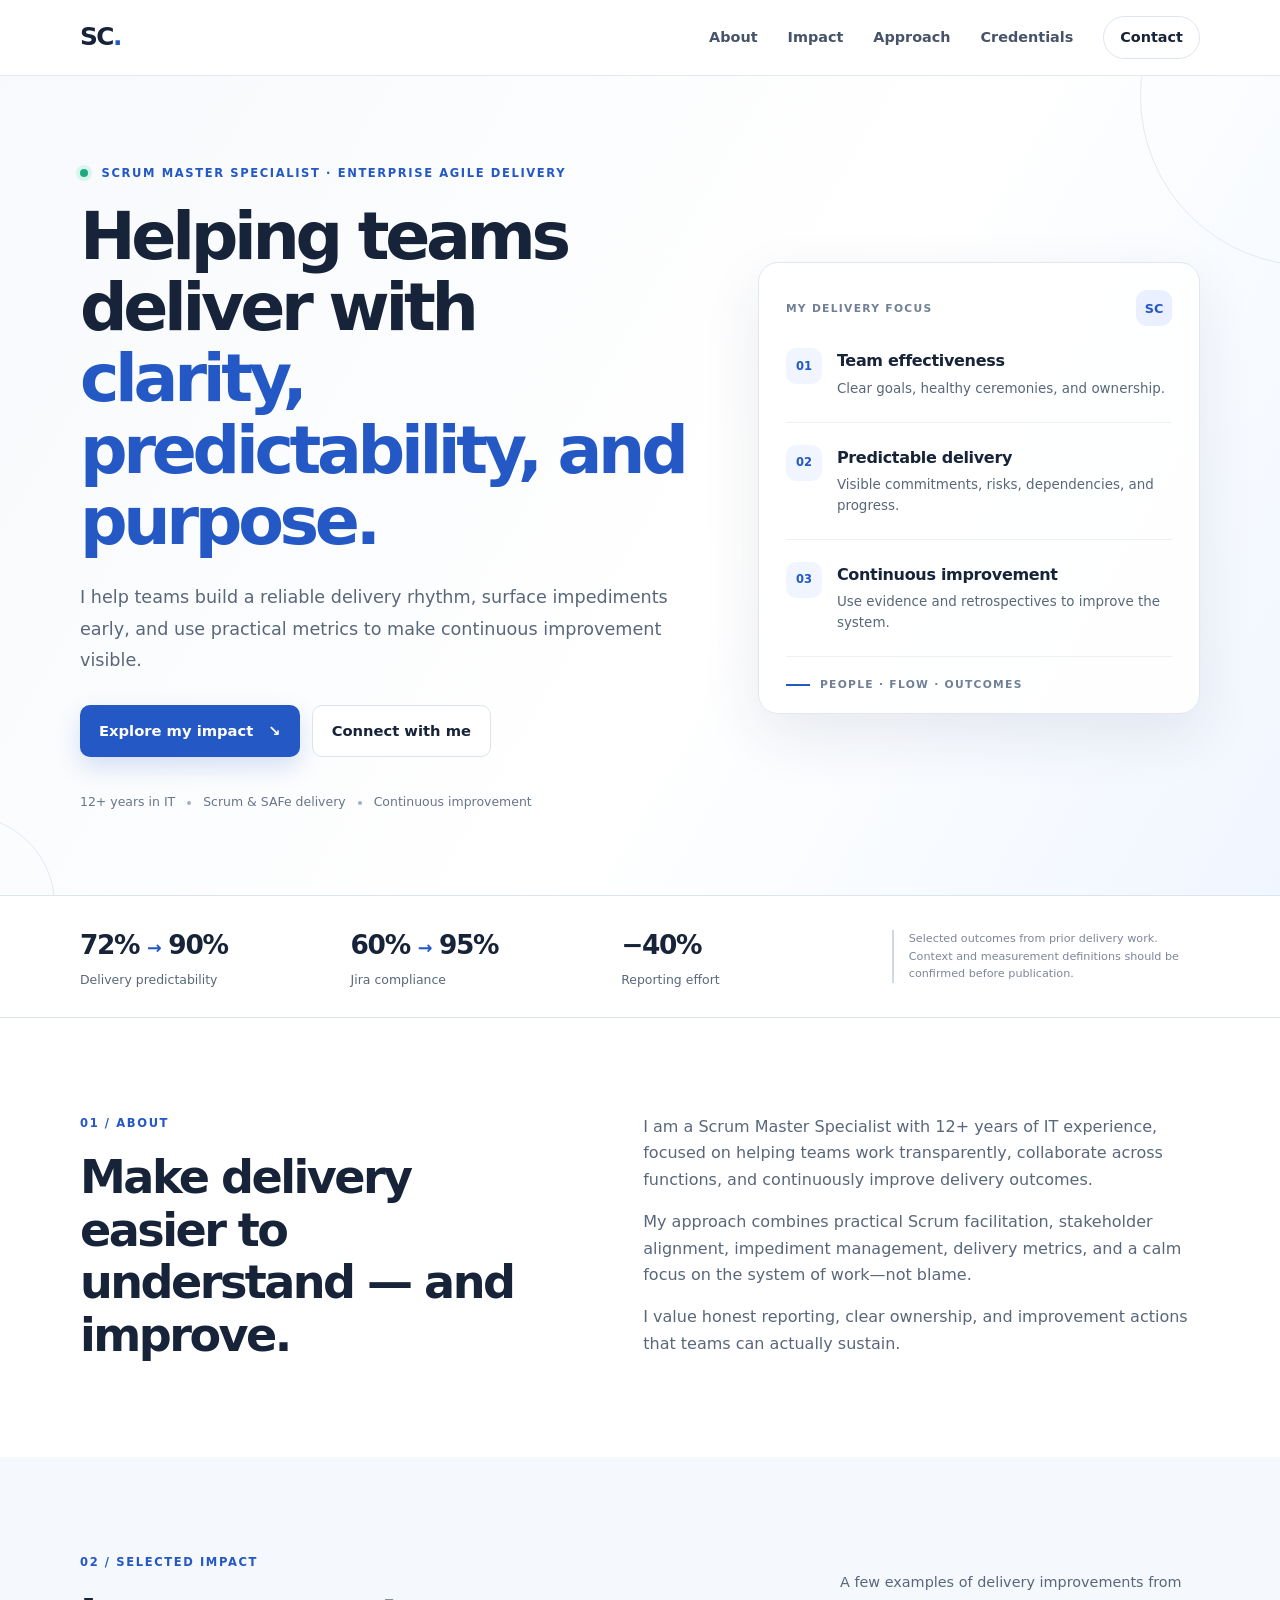
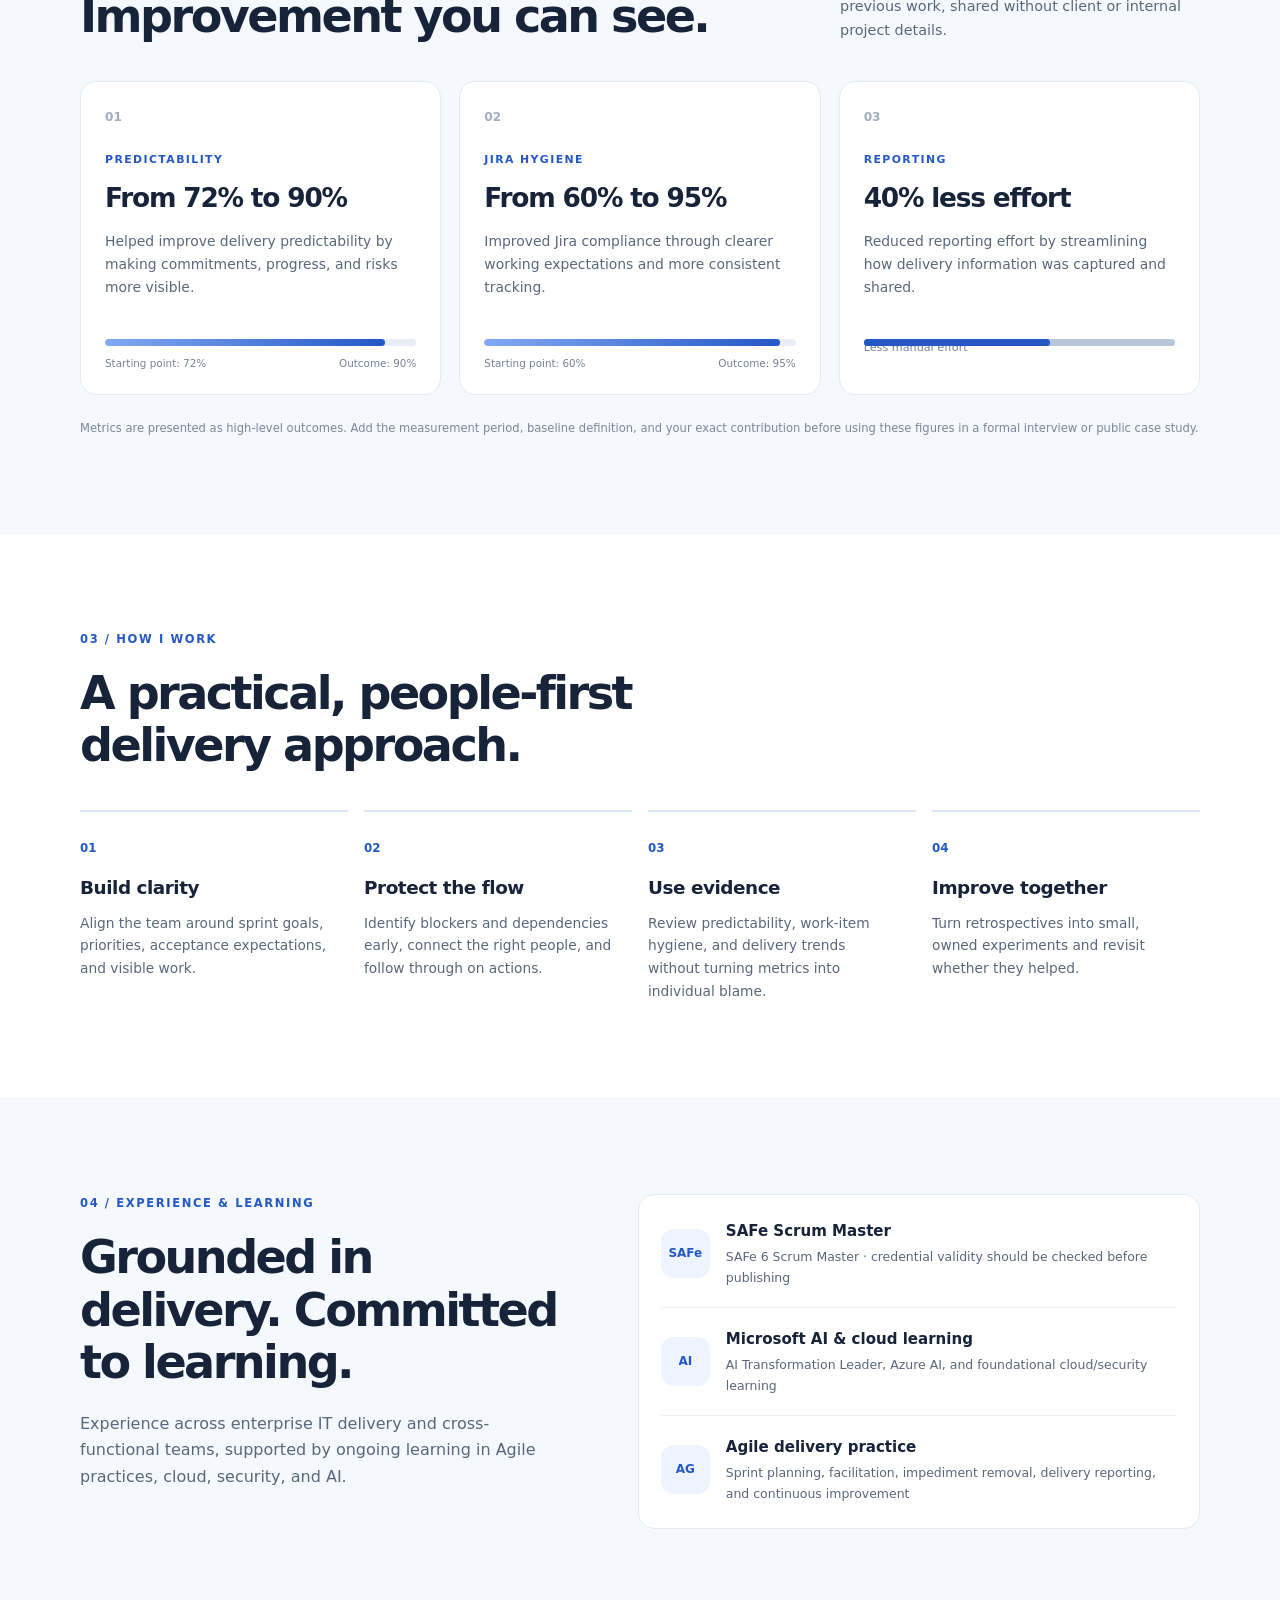
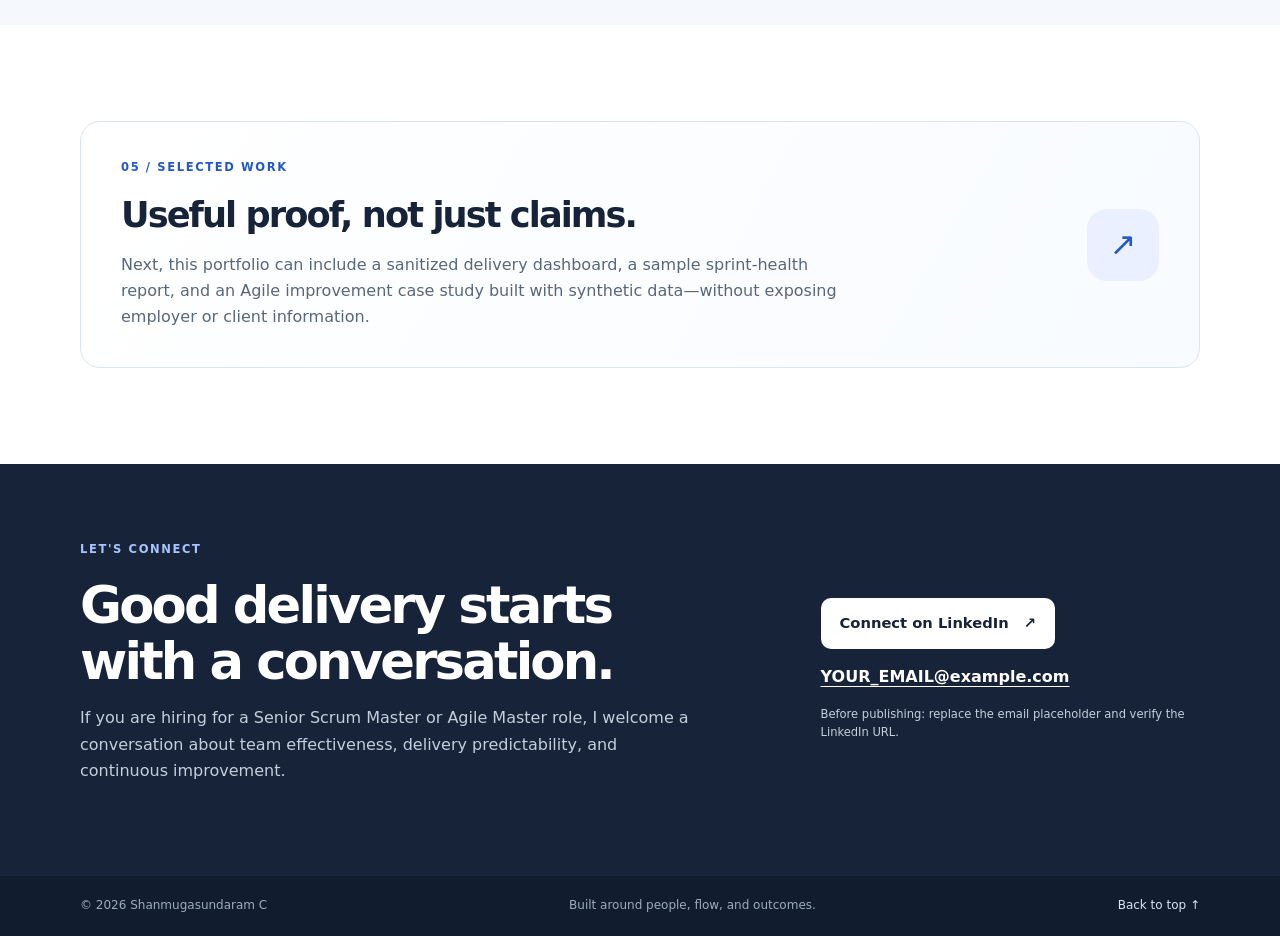
==== index.html @ 3360911c "Add files via upload" ====
<!doctype html>
<html lang="en">
<head>
  <meta charset="utf-8" />
  <meta name="viewport" content="width=device-width, initial-scale=1" />
  <meta name="theme-color" content="#f7f9fc" />
  <meta name="description" content="Shanmugasundaram C — Scrum Master Specialist focused on enterprise Agile delivery, team effectiveness, and measurable improvement." />
  <title>Shanmugasundaram C | Scrum Master & Agile Delivery</title>
  <link rel="stylesheet" href="styles.css" />
</head>
<body>
  <a class="skip-link" href="#main">Skip to content</a>
  <header class="site-header">
    <div class="container nav-wrap">
      <a class="brand" href="#top" aria-label="Shanmugasundaram C home">SC<span>.</span></a>
      <button class="menu-toggle" aria-expanded="false" aria-controls="site-nav">Menu</button>
      <nav id="site-nav" class="nav-links" aria-label="Main navigation">
        <a href="#about">About</a><a href="#impact">Impact</a><a href="#approach">Approach</a><a href="#credentials">Credentials</a><a class="nav-cta" href="#contact">Contact</a>
      </nav>
    </div>
  </header>

  <main id="main">
    <section class="hero section" id="top">
      <div class="container hero-grid">
        <div class="hero-copy">
          <p class="eyebrow"><span class="status-dot"></span> SCRUM MASTER SPECIALIST · ENTERPRISE AGILE DELIVERY</p>
          <h1>Helping teams deliver with <span>clarity, predictability, and purpose.</span></h1>
          <p class="hero-lede">I help teams build a reliable delivery rhythm, surface impediments early, and use practical metrics to make continuous improvement visible.</p>
          <div class="hero-actions">
            <a class="button button-primary" href="#impact">Explore my impact <span aria-hidden="true">↘</span></a>
            <a class="button button-secondary" href="#contact">Connect with me</a>
          </div>
          <div class="hero-proof"><span>12+ years in IT</span><i></i><span>Scrum & SAFe delivery</span><i></i><span>Continuous improvement</span></div>
        </div>
        <aside class="hero-card" aria-label="Professional focus">
          <div class="card-topline"><span>MY DELIVERY FOCUS</span><span class="card-mark">SC</span></div>
          <div class="focus-item"><span class="focus-icon">01</span><div><h2>Team effectiveness</h2><p>Clear goals, healthy ceremonies, and ownership.</p></div></div>
          <div class="focus-item"><span class="focus-icon">02</span><div><h2>Predictable delivery</h2><p>Visible commitments, risks, dependencies, and progress.</p></div></div>
          <div class="focus-item"><span class="focus-icon">03</span><div><h2>Continuous improvement</h2><p>Use evidence and retrospectives to improve the system.</p></div></div>
          <div class="card-footer"><span class="mini-line"></span> PEOPLE · FLOW · OUTCOMES</div>
        </aside>
      </div>
      <div class="hero-decoration decoration-one"></div><div class="hero-decoration decoration-two"></div>
    </section>

    <section class="metrics-strip" aria-label="Selected delivery metrics">
      <div class="container metrics-grid">
        <div class="metric"><strong>72% <span>→</span> 90%</strong><span>Delivery predictability</span></div>
        <div class="metric"><strong>60% <span>→</span> 95%</strong><span>Jira compliance</span></div>
        <div class="metric"><strong>−40%</strong><span>Reporting effort</span></div>
        <p class="metrics-note">Selected outcomes from prior delivery work. Context and measurement definitions should be confirmed before publication.</p>
      </div>
    </section>

    <section class="section" id="about">
      <div class="container two-column">
        <div><p class="eyebrow">01 / ABOUT</p><h2 class="section-title">Make delivery easier to understand — and improve.</h2></div>
        <div class="section-copy"><p>I am a Scrum Master Specialist with 12+ years of IT experience, focused on helping teams work transparently, collaborate across functions, and continuously improve delivery outcomes.</p><p>My approach combines practical Scrum facilitation, stakeholder alignment, impediment management, delivery metrics, and a calm focus on the system of work—not blame.</p><p>I value honest reporting, clear ownership, and improvement actions that teams can actually sustain.</p></div>
      </div>
    </section>

    <section class="section section-tinted" id="impact">
      <div class="container">
        <div class="section-heading"><div><p class="eyebrow">02 / SELECTED IMPACT</p><h2 class="section-title">Improvement you can see.</h2></div><p class="heading-note">A few examples of delivery improvements from previous work, shared without client or internal project details.</p></div>
        <div class="impact-grid">
          <article class="impact-card"><div class="impact-number">01</div><p class="impact-label">PREDICTABILITY</p><h3>From 72% to 90%</h3><p>Helped improve delivery predictability by making commitments, progress, and risks more visible.</p><div class="mini-bar"><span style="width:90%"></span></div><div class="bar-labels"><span>Starting point: 72%</span><span>Outcome: 90%</span></div></article>
          <article class="impact-card"><div class="impact-number">02</div><p class="impact-label">JIRA HYGIENE</p><h3>From 60% to 95%</h3><p>Improved Jira compliance through clearer working expectations and more consistent tracking.</p><div class="mini-bar"><span style="width:95%"></span></div><div class="bar-labels"><span>Starting point: 60%</span><span>Outcome: 95%</span></div></article>
          <article class="impact-card"><div class="impact-number">03</div><p class="impact-label">REPORTING</p><h3>40% less effort</h3><p>Reduced reporting effort by streamlining how delivery information was captured and shared.</p><div class="effort-visual"><span class="effort-before"></span><span class="effort-after"></span><span class="effort-caption">Less manual effort</span></div></article>
        </div>
        <p class="fine-print">Metrics are presented as high-level outcomes. Add the measurement period, baseline definition, and your exact contribution before using these figures in a formal interview or public case study.</p>
      </div>
    </section>

    <section class="section" id="approach">
      <div class="container">
        <p class="eyebrow">03 / HOW I WORK</p><h2 class="section-title">A practical, people-first delivery approach.</h2>
        <div class="approach-grid">
          <article class="approach-card"><span>01</span><h3>Build clarity</h3><p>Align the team around sprint goals, priorities, acceptance expectations, and visible work.</p></article>
          <article class="approach-card"><span>02</span><h3>Protect the flow</h3><p>Identify blockers and dependencies early, connect the right people, and follow through on actions.</p></article>
          <article class="approach-card"><span>03</span><h3>Use evidence</h3><p>Review predictability, work-item hygiene, and delivery trends without turning metrics into individual blame.</p></article>
          <article class="approach-card"><span>04</span><h3>Improve together</h3><p>Turn retrospectives into small, owned experiments and revisit whether they helped.</p></article>
        </div>
      </div>
    </section>

    <section class="section section-tinted" id="credentials">
      <div class="container credentials-layout">
        <div><p class="eyebrow">04 / EXPERIENCE & LEARNING</p><h2 class="section-title">Grounded in delivery. Committed to learning.</h2><p class="section-copy">Experience across enterprise IT delivery and cross-functional teams, supported by ongoing learning in Agile practices, cloud, security, and AI.</p></div>
        <div class="credential-list">
          <div class="credential-row"><span class="credential-symbol">SAFe</span><div><h3>SAFe Scrum Master</h3><p>SAFe 6 Scrum Master · credential validity should be checked before publishing</p></div></div>
          <div class="credential-row"><span class="credential-symbol">AI</span><div><h3>Microsoft AI & cloud learning</h3><p>AI Transformation Leader, Azure AI, and foundational cloud/security learning</p></div></div>
          <div class="credential-row"><span class="credential-symbol">AG</span><div><h3>Agile delivery practice</h3><p>Sprint planning, facilitation, impediment removal, delivery reporting, and continuous improvement</p></div></div>
        </div>
      </div>
    </section>

    <section class="section" id="next-steps">
      <div class="container project-callout"><div><p class="eyebrow">05 / SELECTED WORK</p><h2 class="section-title">Useful proof, not just claims.</h2><p>Next, this portfolio can include a sanitized delivery dashboard, a sample sprint-health report, and an Agile improvement case study built with synthetic data—without exposing employer or client information.</p></div><div class="callout-icon" aria-hidden="true">↗</div></div>
    </section>

    <section class="contact-section" id="contact">
      <div class="container contact-grid"><div><p class="eyebrow">LET'S CONNECT</p><h2>Good delivery starts with a conversation.</h2><p>If you are hiring for a Senior Scrum Master or Agile Master role, I welcome a conversation about team effectiveness, delivery predictability, and continuous improvement.</p></div><div class="contact-actions"><a class="button button-light" href="https://www.linkedin.com/in/shan-c/" target="_blank" rel="noopener noreferrer">Connect on LinkedIn <span aria-hidden="true">↗</span></a><a class="text-link" href="mailto:YOUR_EMAIL@example.com">YOUR_EMAIL@example.com</a><p class="fine-print light-note">Before publishing: replace the email placeholder and verify the LinkedIn URL.</p></div></div>
    </section>
  </main>
  <footer class="site-footer"><div class="container footer-inner"><span>© <span id="year">2026</span> Shanmugasundaram C</span><span>Built around people, flow, and outcomes.</span><a href="#top">Back to top ↑</a></div></footer>
  <script src="script.js"></script>
</body>
</html>
---- styles.css ----
:root{--ink:#172338;--muted:#59677b;--soft:#edf2f8;--line:#dce4ee;--blue:#2358c5;--blue-dark:#1846a5;--paper:#fff;--tint:#f5f8fc;--mint:#c9f1e5;--shadow:0 22px 60px rgba(28,48,82,.09)}
*{box-sizing:border-box}html{scroll-behavior:smooth;scroll-padding-top:88px}body{margin:0;background:var(--paper);color:var(--ink);font-family:Inter,ui-sans-serif,system-ui,-apple-system,BlinkMacSystemFont,"Segoe UI",sans-serif;line-height:1.65;-webkit-font-smoothing:antialiased}a{color:inherit}.container{width:min(1120px,calc(100% - 44px));margin-inline:auto}.skip-link{position:absolute;left:-9999px;top:8px;background:#fff;padding:10px;z-index:10}.skip-link:focus{left:10px}.site-header{height:76px;position:sticky;top:0;z-index:5;background:rgba(255,255,255,.92);backdrop-filter:blur(14px);border-bottom:1px solid rgba(220,228,238,.8)}.nav-wrap{height:100%;display:flex;align-items:center;justify-content:space-between}.brand{text-decoration:none;font-weight:850;letter-spacing:-.06em;font-size:1.55rem}.brand span{color:var(--blue)}.nav-links{display:flex;align-items:center;gap:30px}.nav-links a{text-decoration:none;font-size:.9rem;color:#46536a;font-weight:600}.nav-links a:hover,.text-link:hover{color:var(--blue)}.nav-links .nav-cta{border:1px solid var(--line);padding:9px 16px;border-radius:999px;color:var(--ink)}.menu-toggle{display:none;background:#fff;border:1px solid var(--line);border-radius:9px;padding:8px 12px;color:var(--ink)}.section{padding:96px 0}.hero{position:relative;overflow:hidden;background:linear-gradient(120deg,#f7f9fc 0%,#fff 58%,#f0f6ff 100%);padding:88px 0 82px}.hero-grid{display:grid;grid-template-columns:1.1fr .8fr;gap:70px;align-items:center;position:relative;z-index:1}.eyebrow{font-size:.72rem;letter-spacing:.14em;font-weight:800;color:var(--blue);margin:0 0 18px}.status-dot{display:inline-block;width:8px;height:8px;background:#1caa82;border-radius:50%;margin-right:8px;box-shadow:0 0 0 4px #d8f6eb}.hero h1{font-size:clamp(2.7rem,5.2vw,4.5rem);letter-spacing:-.065em;line-height:1.07;margin:0;max-width:720px}.hero h1 span{color:var(--blue)}.hero-lede{font-size:1.1rem;line-height:1.8;color:var(--muted);max-width:620px;margin:25px 0 28px}.hero-actions{display:flex;gap:12px;flex-wrap:wrap}.button{display:inline-flex;align-items:center;justify-content:center;gap:15px;padding:13px 19px;border-radius:10px;text-decoration:none;font-weight:750;font-size:.92rem;transition:transform .2s,background .2s}.button:hover{transform:translateY(-2px)}.button-primary{background:var(--blue);color:white;box-shadow:0 10px 25px rgba(35,88,197,.18)}.button-primary:hover{background:var(--blue-dark)}.button-secondary{border:1px solid var(--line);background:#fff}.hero-proof{display:flex;gap:12px;align-items:center;flex-wrap:wrap;color:#68758a;font-size:.78rem;margin-top:35px}.hero-proof i{height:4px;width:4px;border-radius:50%;background:#a3afbf}.hero-card{padding:27px 27px 20px;border:1px solid #e0e7f0;background:rgba(255,255,255,.9);border-radius:20px;box-shadow:var(--shadow);position:relative}.card-topline,.card-footer{display:flex;align-items:center;justify-content:space-between;font-size:.67rem;font-weight:800;letter-spacing:.12em;color:#718096}.card-mark{display:grid;place-items:center;width:36px;height:36px;border-radius:11px;background:#eaf0ff;color:var(--blue);font-size:.8rem;letter-spacing:0}.focus-item{display:flex;gap:15px;padding:22px 0;border-bottom:1px solid #edf1f6}.focus-icon{flex:none;display:grid;place-items:center;width:36px;height:36px;border-radius:10px;background:#f0f5ff;color:var(--blue);font-weight:800;font-size:.72rem}.focus-item h2{font-size:1rem;margin:0 0 4px;letter-spacing:-.02em}.focus-item p{font-size:.84rem;color:var(--muted);margin:0;line-height:1.55}.card-footer{justify-content:flex-start;gap:10px;padding-top:19px}.mini-line{height:2px;width:24px;background:var(--blue)}.hero-decoration{position:absolute;border:1px solid #e2eaf5;border-radius:50%;pointer-events:none}.decoration-one{width:340px;height:340px;right:-200px;top:-150px}.decoration-two{width:180px;height:180px;left:-125px;bottom:-100px}.metrics-strip{background:#fff;border-block:1px solid var(--line)}.metrics-grid{display:grid;grid-template-columns:1fr 1fr 1fr 1.25fr;gap:24px;align-items:center;padding:27px 0}.metric{display:flex;flex-direction:column;gap:3px}.metric strong{font-size:1.65rem;letter-spacing:-.05em;white-space:nowrap}.metric strong span{color:var(--blue);font-size:1.1rem}.metric>span{font-size:.78rem;color:var(--muted)}.metrics-note{font-size:.7rem;line-height:1.55;color:#7b8798;margin:0;border-left:2px solid #cdd9eb;padding-left:15px}.two-column{display:grid;grid-template-columns:.85fr 1fr;gap:90px}.section-title{font-size:clamp(2rem,3.6vw,3.1rem);line-height:1.14;letter-spacing:-.055em;margin:0;max-width:640px}.section-copy{color:var(--muted);font-size:1rem}.section-copy p:first-child{margin-top:0}.section-copy p:last-child{margin-bottom:0}.section-tinted{background:var(--tint)}.section-heading{display:flex;align-items:end;justify-content:space-between;gap:40px;margin-bottom:38px}.heading-note{max-width:360px;color:var(--muted);font-size:.9rem;margin:0}.impact-grid{display:grid;grid-template-columns:repeat(3,1fr);gap:18px}.impact-card{background:#fff;border:1px solid #e3eaf3;border-radius:16px;padding:25px 24px 22px;min-width:0}.impact-number{color:#a0aec0;font-size:.76rem;font-weight:800}.impact-label{font-size:.68rem;letter-spacing:.13em;color:var(--blue);font-weight:800;margin:24px 0 7px}.impact-card h3{font-size:1.65rem;letter-spacing:-.045em;margin:0 0 11px}.impact-card>p:not(.impact-label){font-size:.87rem;color:var(--muted);min-height:84px;margin:0 0 25px}.mini-bar{height:7px;border-radius:99px;background:#e9eef6;overflow:hidden}.mini-bar span{height:100%;display:block;background:linear-gradient(90deg,#83a9f4,var(--blue));border-radius:99px}.bar-labels{display:flex;justify-content:space-between;gap:8px;color:#748197;font-size:.65rem;margin-top:9px}.effort-visual{height:7px;background:#e9eef6;border-radius:99px;position:relative}.effort-before{position:absolute;left:0;top:0;width:100%;height:7px;background:#b9c7da;border-radius:99px}.effort-after{position:absolute;left:0;top:0;width:60%;height:7px;background:var(--blue);border-radius:99px}.effort-caption{display:block;font-size:.7rem;color:#748197;margin-top:12px}.fine-print{font-size:.72rem;line-height:1.6;color:#7b8798;margin:24px 0 0}.approach-grid{display:grid;grid-template-columns:repeat(4,1fr);gap:16px;margin-top:38px}.approach-card{border-top:2px solid #dbe5f3;padding:22px 18px 0 0}.approach-card>span{color:var(--blue);font-size:.74rem;font-weight:850}.approach-card h3{font-size:1.15rem;letter-spacing:-.025em;margin:13px 0 8px}.approach-card p{font-size:.86rem;color:var(--muted);margin:0}.credentials-layout{display:grid;grid-template-columns:.85fr 1fr;gap:80px;align-items:start}.credentials-layout .section-copy{margin-top:22px}.credential-list{background:#fff;border:1px solid #e2e9f2;border-radius:16px;padding:5px 22px}.credential-row{display:flex;align-items:center;gap:16px;padding:19px 0;border-bottom:1px solid #edf1f6}.credential-row:last-child{border-bottom:0}.credential-symbol{flex:none;width:49px;height:49px;border-radius:13px;background:#edf3ff;color:var(--blue);display:grid;place-items:center;font-size:.75rem;font-weight:850}.credential-row h3{font-size:.94rem;margin:0 0 3px}.credential-row p{font-size:.78rem;color:var(--muted);margin:0}.project-callout{display:flex;justify-content:space-between;align-items:center;gap:40px;border:1px solid var(--line);border-radius:20px;padding:36px 40px;background:linear-gradient(120deg,#fff,#f8fbff)}.project-callout .section-title{font-size:2.2rem}.project-callout p:not(.eyebrow){max-width:740px;color:var(--muted);margin-bottom:0}.callout-icon{flex:none;width:72px;height:72px;display:grid;place-items:center;background:#eaf0ff;color:var(--blue);border-radius:20px;font-size:2rem}.contact-section{background:#172338;color:white;padding:76px 0}.contact-grid{display:grid;grid-template-columns:1.2fr .7fr;gap:90px;align-items:center}.contact-section .eyebrow{color:#a9c3ff}.contact-section h2{font-size:clamp(2.2rem,4vw,3.4rem);line-height:1.1;letter-spacing:-.055em;margin:0;max-width:620px}.contact-section p:not(.eyebrow){color:#c4cedd;max-width:620px}.contact-actions{display:flex;flex-direction:column;align-items:flex-start;gap:15px}.button-light{background:#fff;color:#172338}.text-link{color:#fff;font-weight:700;text-underline-offset:4px}.light-note{color:#aab7ca;margin:0}.site-footer{background:#111c2e;color:#9eacc0;font-size:.75rem;padding:20px 0}.footer-inner{display:flex;justify-content:space-between;gap:15px;align-items:center}.footer-inner a{color:#dbe4f1;text-decoration:none}
@media(max-width:900px){.hero-grid{grid-template-columns:1fr;gap:40px}.hero-copy{max-width:760px}.hero-card{max-width:650px}.metrics-grid{grid-template-columns:repeat(3,1fr)}.metrics-note{grid-column:1/-1}.two-column,.credentials-layout{grid-template-columns:1fr;gap:25px}.impact-grid{grid-template-columns:1fr 1fr}.impact-card:last-child{grid-column:1/-1}.approach-grid{grid-template-columns:1fr 1fr}.contact-grid{gap:45px}.section-heading{align-items:start;flex-direction:column;gap:15px}}
@media(max-width:620px){.container{width:min(100% - 32px,1120px)}.site-header{height:66px}.menu-toggle{display:block}.nav-links{display:none;position:absolute;top:65px;left:0;right:0;padding:16px;background:#fff;border-bottom:1px solid var(--line);box-shadow:0 15px 25px rgba(20,40,70,.08);flex-direction:column;align-items:stretch;gap:0}.nav-links.open{display:flex}.nav-links a{padding:12px 8px}.nav-links .nav-cta{margin-top:8px;text-align:center}.hero{padding:62px 0 54px}.hero h1{font-size:clamp(2.55rem,12vw,3.6rem)}.hero-lede{font-size:1rem}.hero-proof{gap:8px}.hero-card{padding:20px}.section{padding:68px 0}.metrics-grid{grid-template-columns:1fr 1fr;gap:22px}.metrics-note{grid-column:1/-1}.metric strong{font-size:1.45rem}.impact-grid{grid-template-columns:1fr}.impact-card:last-child{grid-column:auto}.impact-card>p:not(.impact-label){min-height:0}.approach-grid{grid-template-columns:1fr 1fr;gap:24px 16px}.approach-card{padding-right:4px}.credentials-layout{gap:28px}.credential-list{padding:4px 15px}.project-callout{padding:25px;align-items:flex-start}.project-callout .section-title{font-size:1.9rem}.callout-icon{width:48px;height:48px;border-radius:13px;font-size:1.4rem}.contact-section{padding:62px 0}.contact-grid{grid-template-columns:1fr;gap:28px}.footer-inner{align-items:flex-start;flex-direction:column;gap:7px}}
@media(prefers-reduced-motion:reduce){html{scroll-behavior:auto}*,*::before,*::after{transition:none!important}}
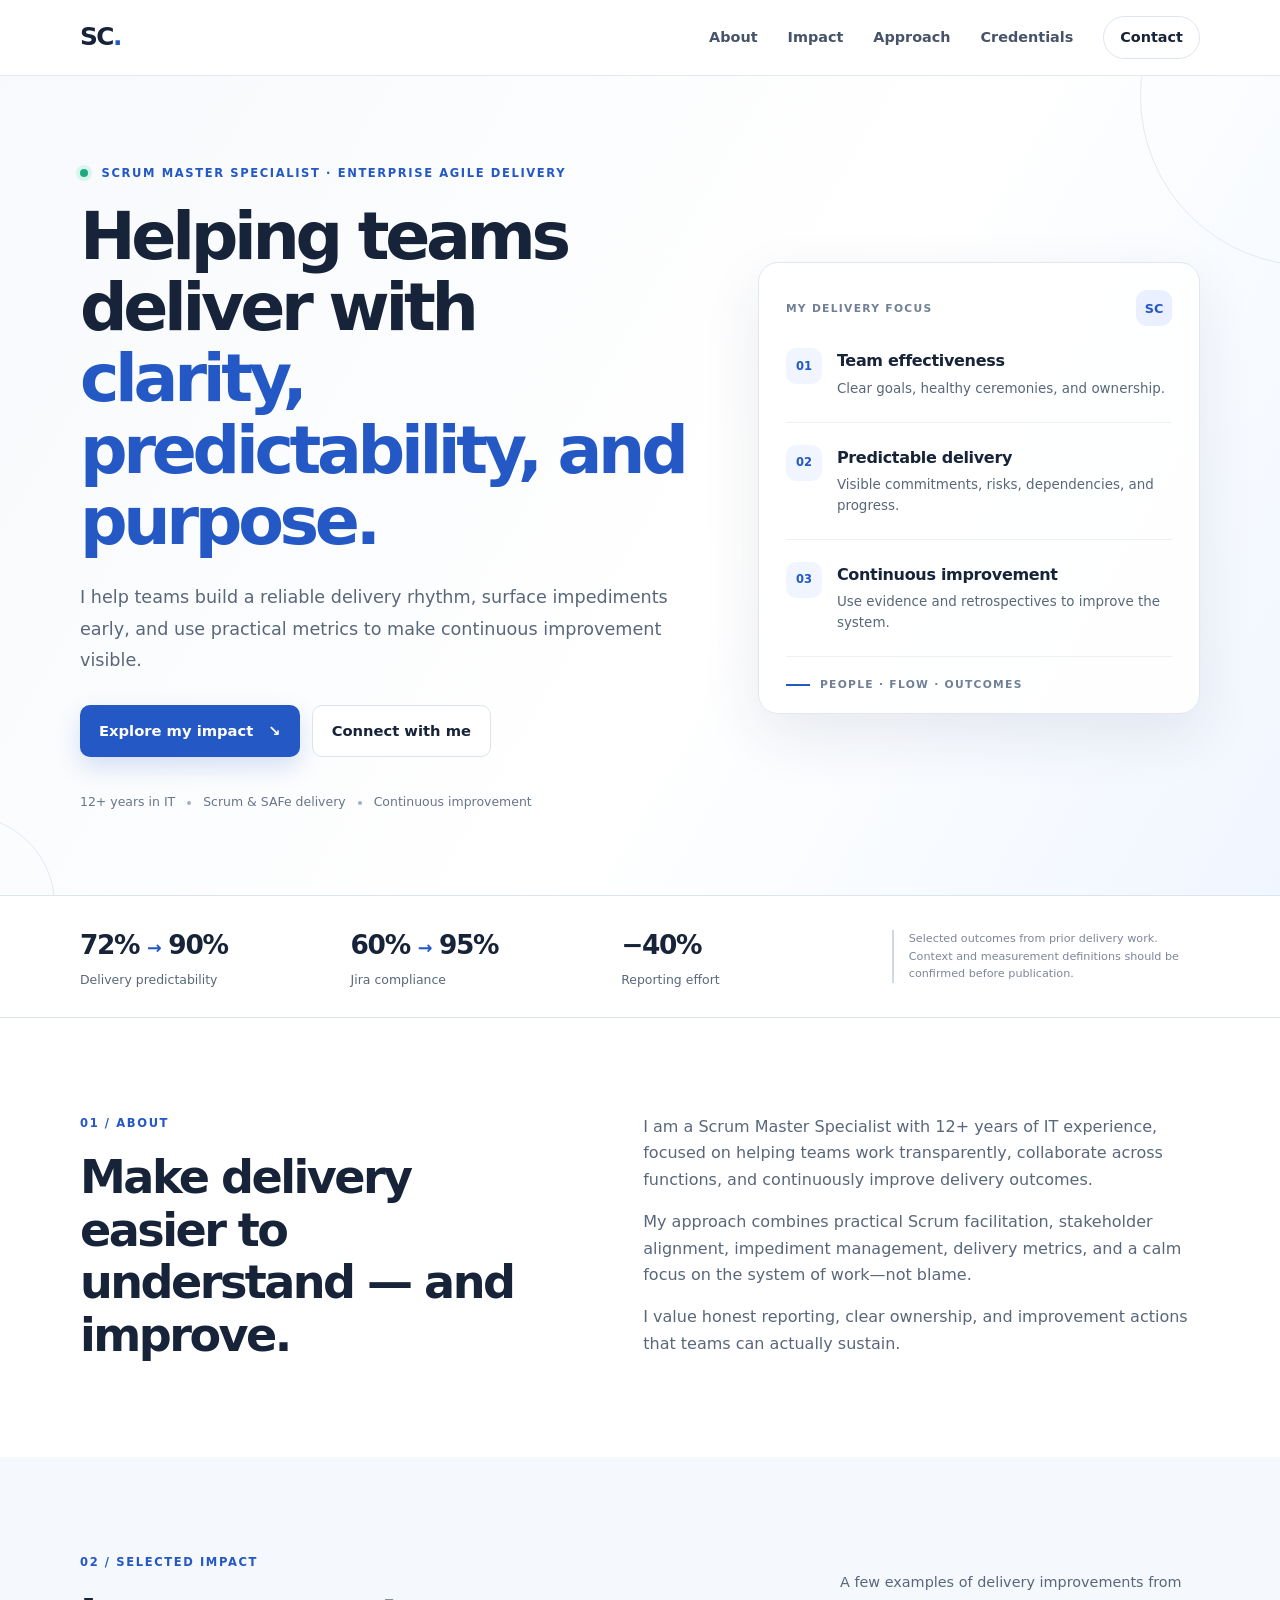
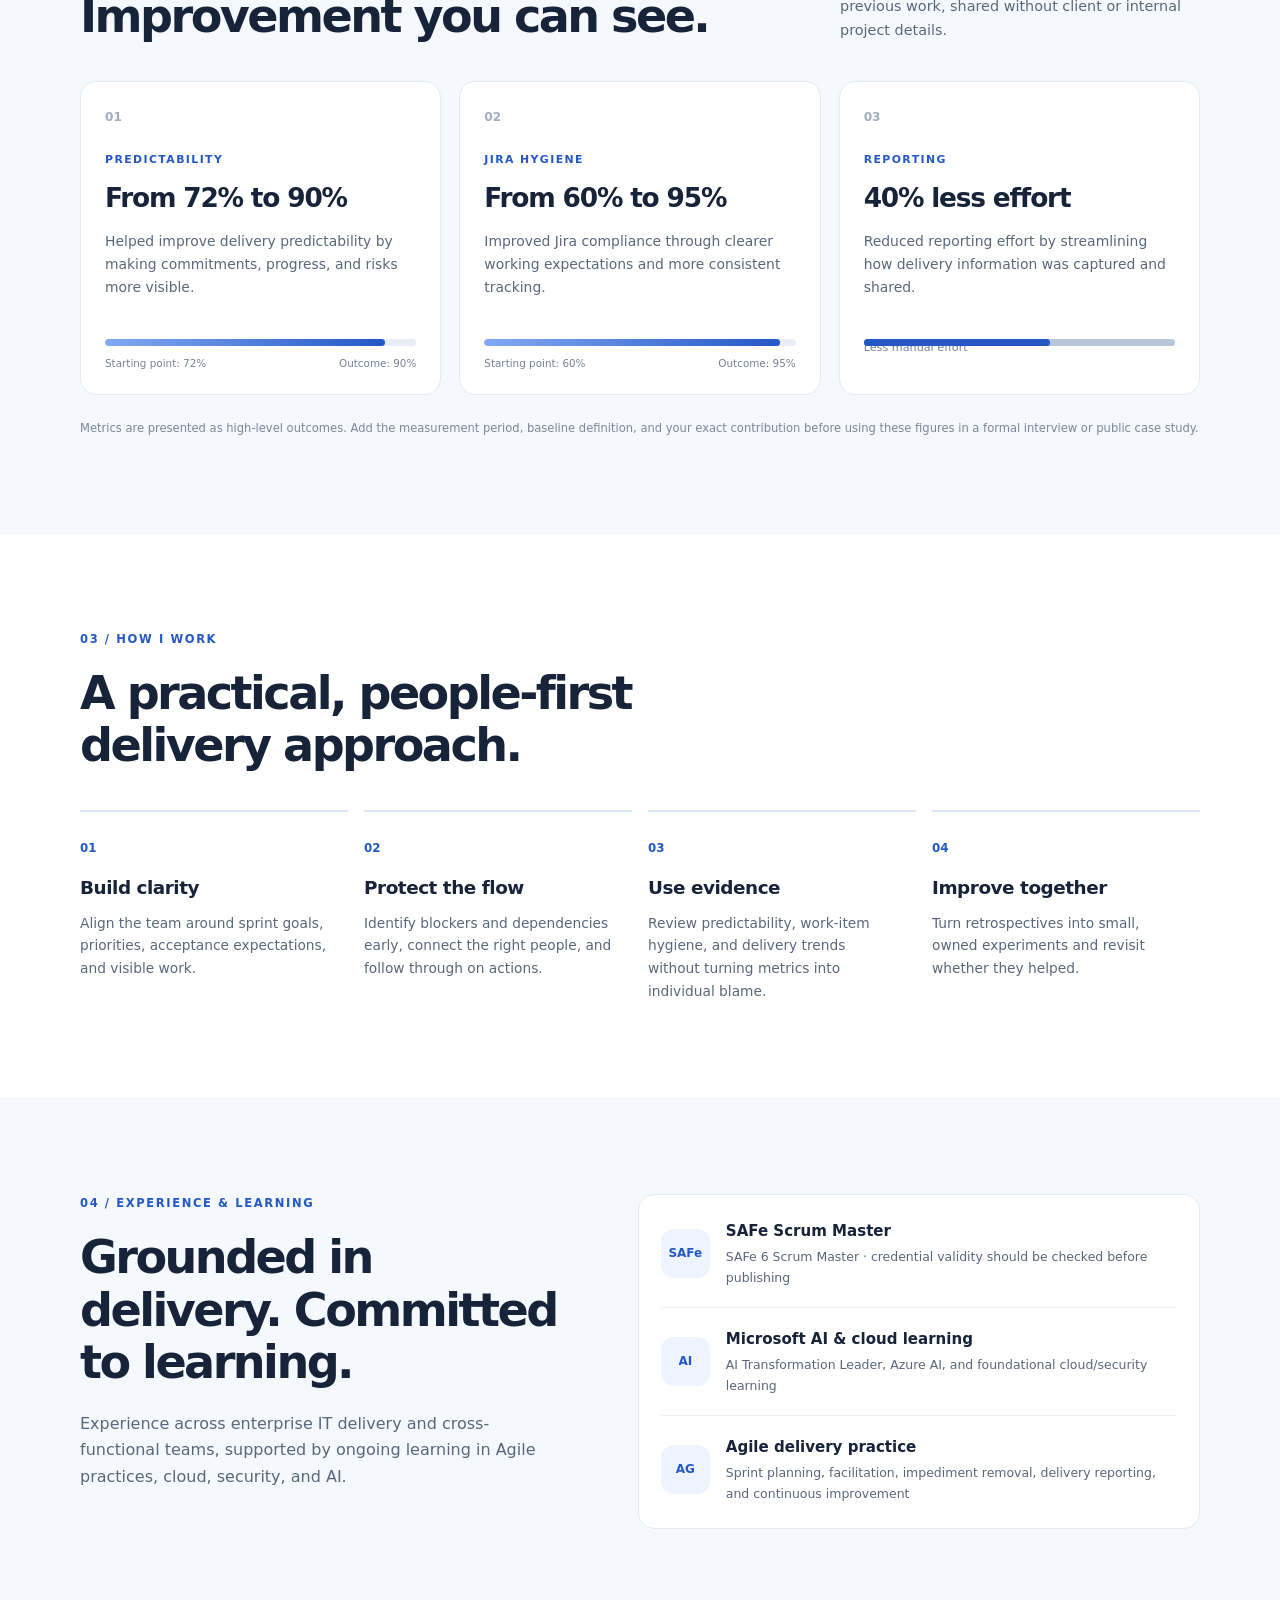
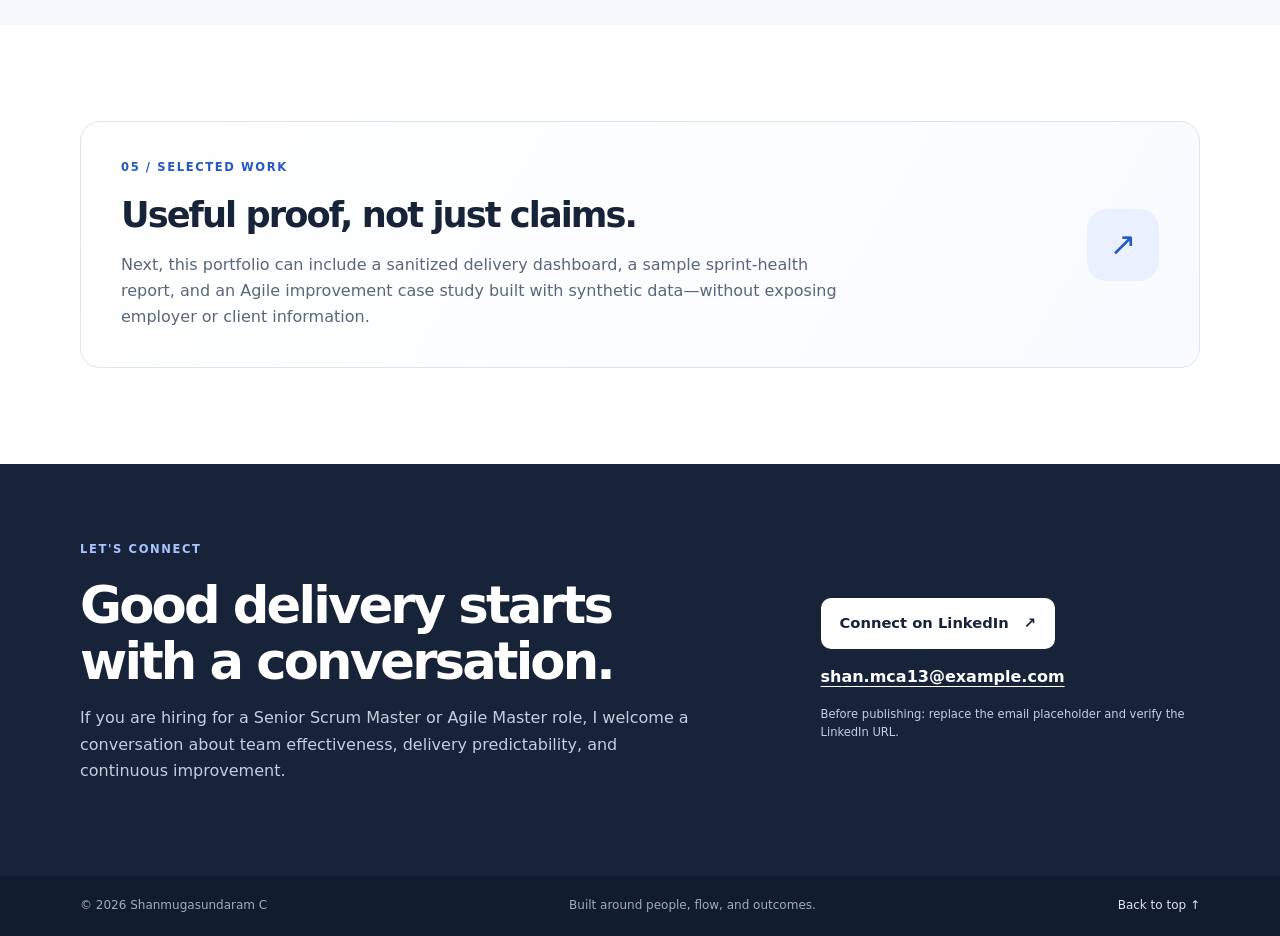
==== commit 8b230386: "Replace email placeholder with actual email Updated contact email in the contact section." ====
--- a/index.html
+++ b/index.html
@@ -100,7 +100,7 @@
     </section>
 
     <section class="contact-section" id="contact">
-      <div class="container contact-grid"><div><p class="eyebrow">LET'S CONNECT</p><h2>Good delivery starts with a conversation.</h2><p>If you are hiring for a Senior Scrum Master or Agile Master role, I welcome a conversation about team effectiveness, delivery predictability, and continuous improvement.</p></div><div class="contact-actions"><a class="button button-light" href="https://www.linkedin.com/in/shan-c/" target="_blank" rel="noopener noreferrer">Connect on LinkedIn <span aria-hidden="true">↗</span></a><a class="text-link" href="mailto:YOUR_EMAIL@example.com">YOUR_EMAIL@example.com</a><p class="fine-print light-note">Before publishing: replace the email placeholder and verify the LinkedIn URL.</p></div></div>
+      <div class="container contact-grid"><div><p class="eyebrow">LET'S CONNECT</p><h2>Good delivery starts with a conversation.</h2><p>If you are hiring for a Senior Scrum Master or Agile Master role, I welcome a conversation about team effectiveness, delivery predictability, and continuous improvement.</p></div><div class="contact-actions"><a class="button button-light" href="https://www.linkedin.com/in/shan-c/" target="_blank" rel="noopener noreferrer">Connect on LinkedIn <span aria-hidden="true">↗</span></a><a class="text-link" href="mailto:shan.mca13@gmail.com">shan.mca13@example.com</a><p class="fine-print light-note">Before publishing: replace the email placeholder and verify the LinkedIn URL.</p></div></div>
     </section>
   </main>
   <footer class="site-footer"><div class="container footer-inner"><span>© <span id="year">2026</span> Shanmugasundaram C</span><span>Built around people, flow, and outcomes.</span><a href="#top">Back to top ↑</a></div></footer>
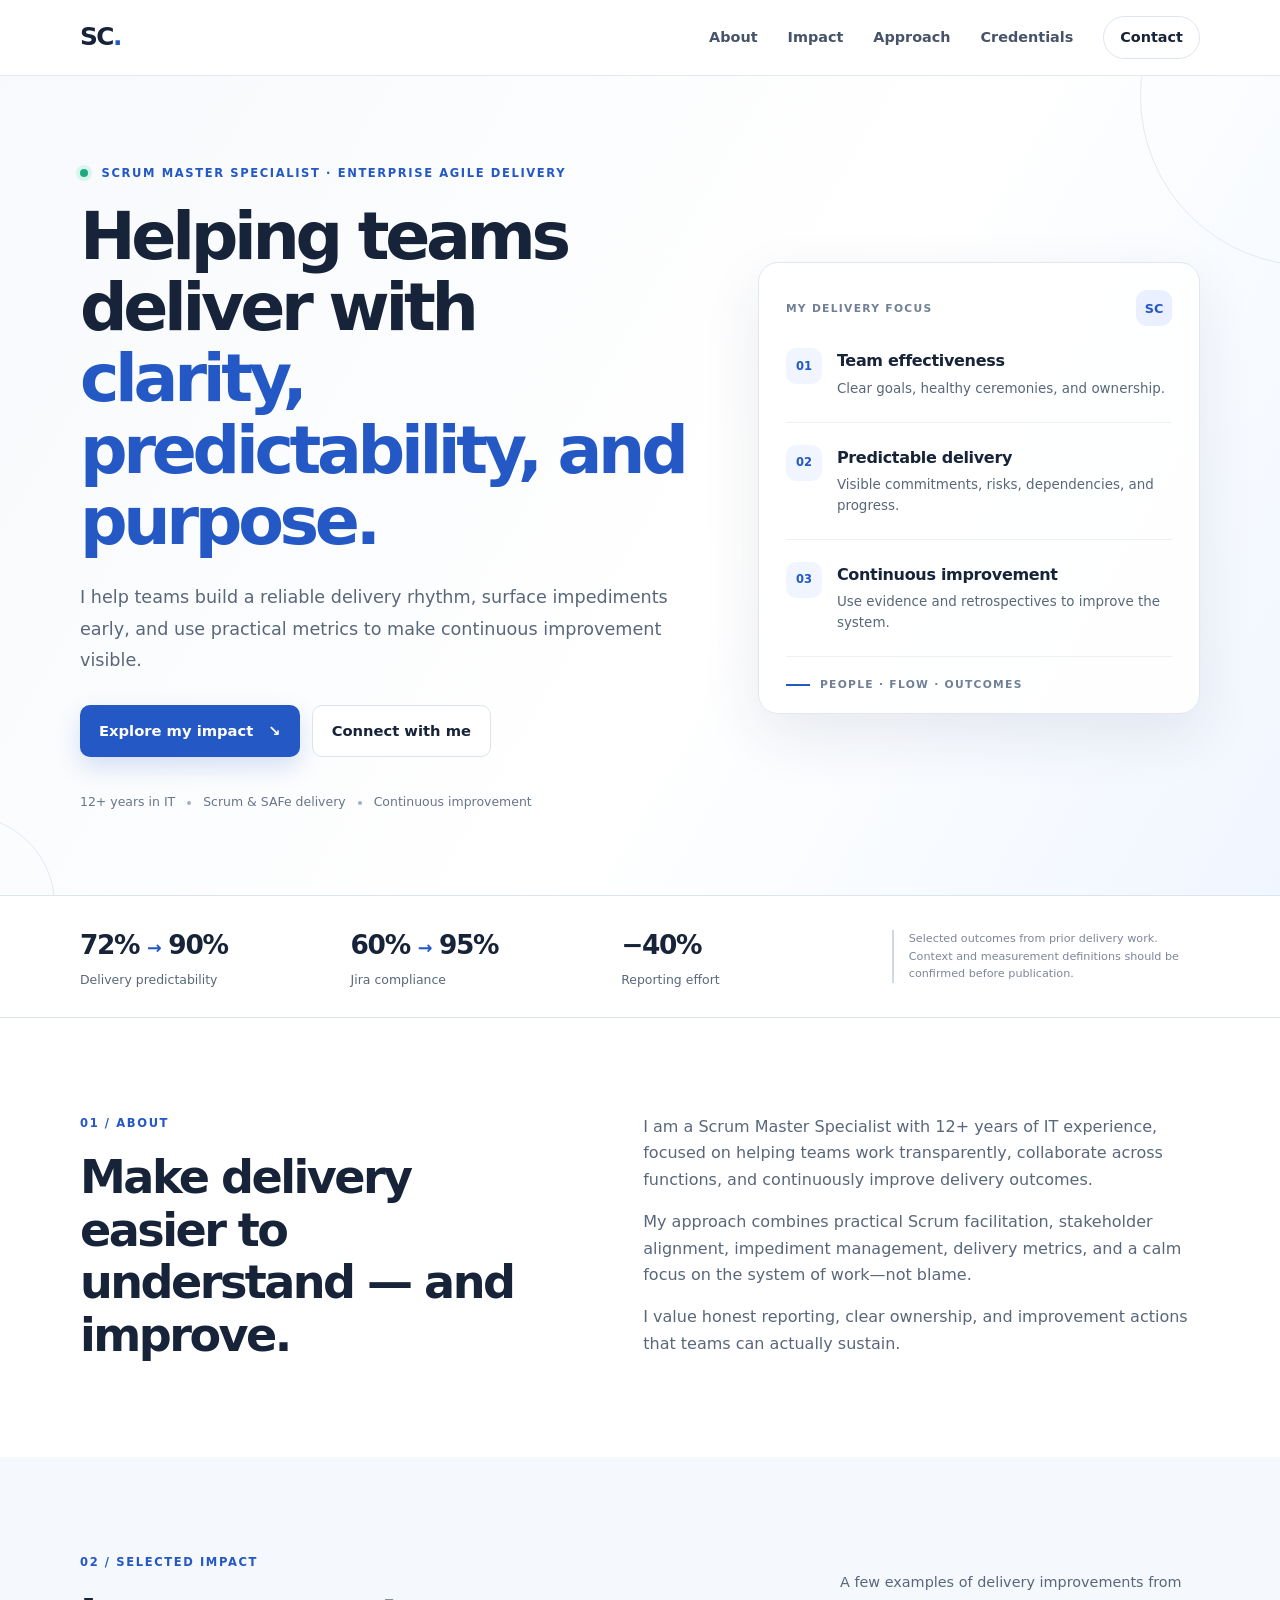
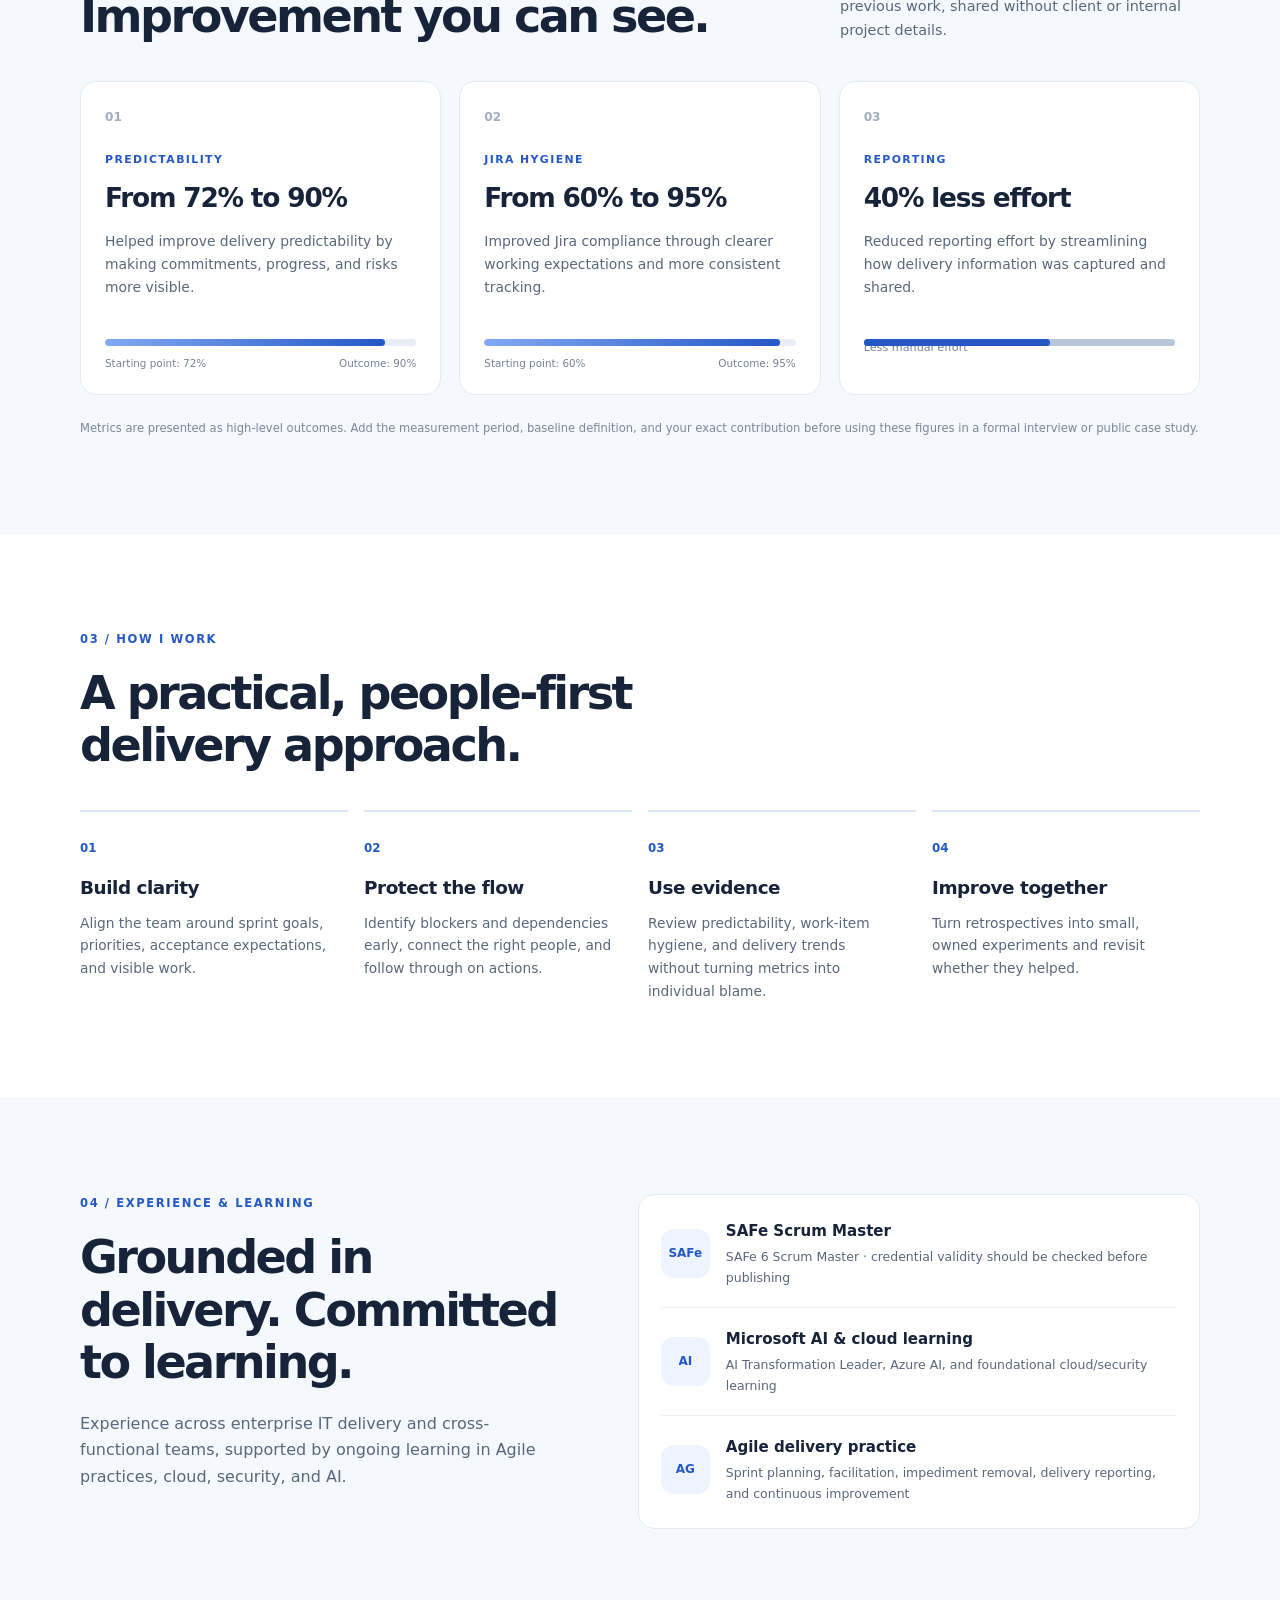
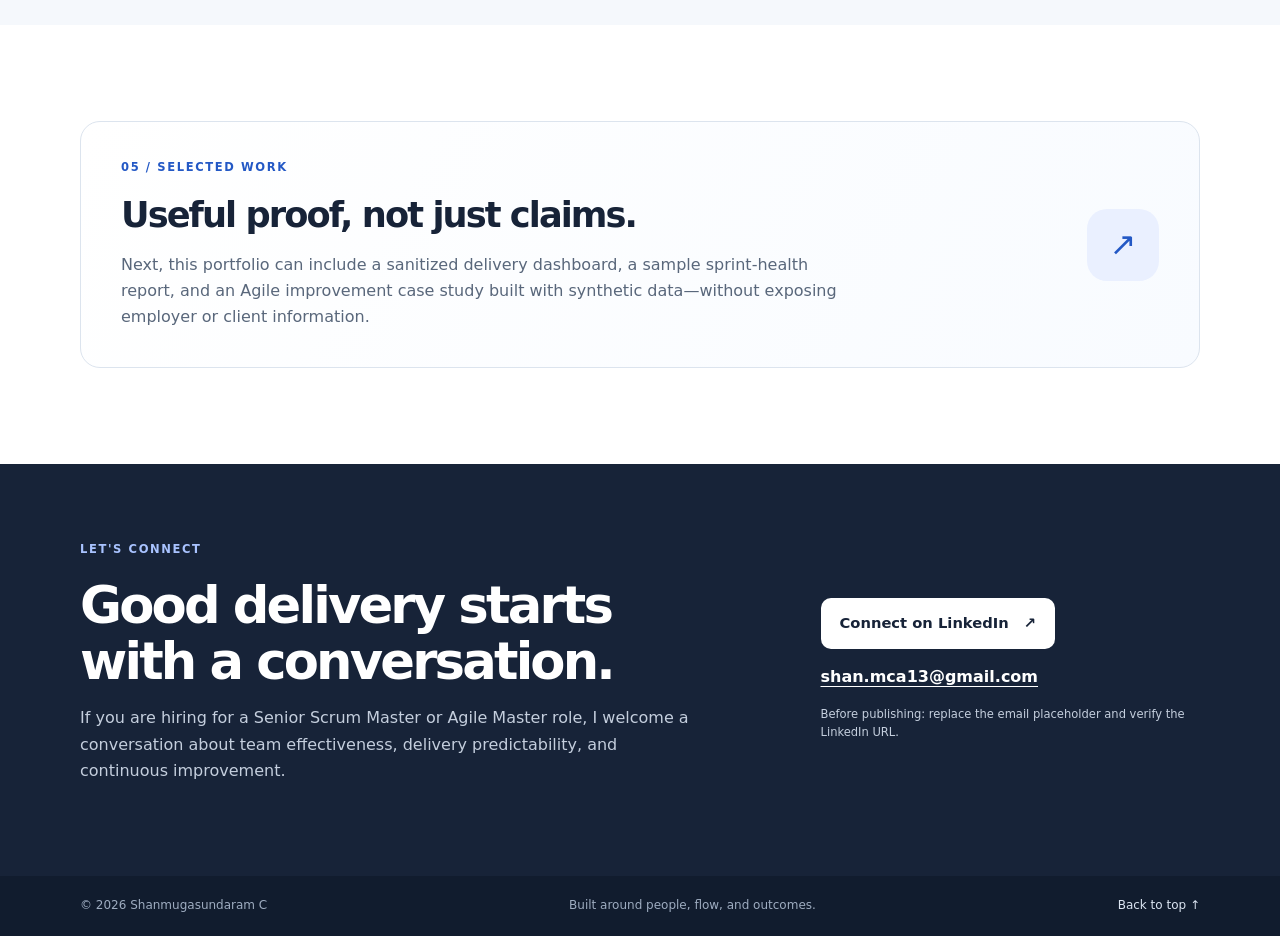
==== commit 2cb0c837: "Update contact email in index.html" ====
--- a/index.html
+++ b/index.html
@@ -100,7 +100,7 @@
     </section>
 
     <section class="contact-section" id="contact">
-      <div class="container contact-grid"><div><p class="eyebrow">LET'S CONNECT</p><h2>Good delivery starts with a conversation.</h2><p>If you are hiring for a Senior Scrum Master or Agile Master role, I welcome a conversation about team effectiveness, delivery predictability, and continuous improvement.</p></div><div class="contact-actions"><a class="button button-light" href="https://www.linkedin.com/in/shan-c/" target="_blank" rel="noopener noreferrer">Connect on LinkedIn <span aria-hidden="true">↗</span></a><a class="text-link" href="mailto:shan.mca13@gmail.com">shan.mca13@example.com</a><p class="fine-print light-note">Before publishing: replace the email placeholder and verify the LinkedIn URL.</p></div></div>
+      <div class="container contact-grid"><div><p class="eyebrow">LET'S CONNECT</p><h2>Good delivery starts with a conversation.</h2><p>If you are hiring for a Senior Scrum Master or Agile Master role, I welcome a conversation about team effectiveness, delivery predictability, and continuous improvement.</p></div><div class="contact-actions"><a class="button button-light" href="https://www.linkedin.com/in/shan-c/" target="_blank" rel="noopener noreferrer">Connect on LinkedIn <span aria-hidden="true">↗</span></a><a class="text-link" href="mailto:shan.mca13@gmail.com">shan.mca13@gmail.com</a><p class="fine-print light-note">Before publishing: replace the email placeholder and verify the LinkedIn URL.</p></div></div>
     </section>
   </main>
   <footer class="site-footer"><div class="container footer-inner"><span>© <span id="year">2026</span> Shanmugasundaram C</span><span>Built around people, flow, and outcomes.</span><a href="#top">Back to top ↑</a></div></footer>
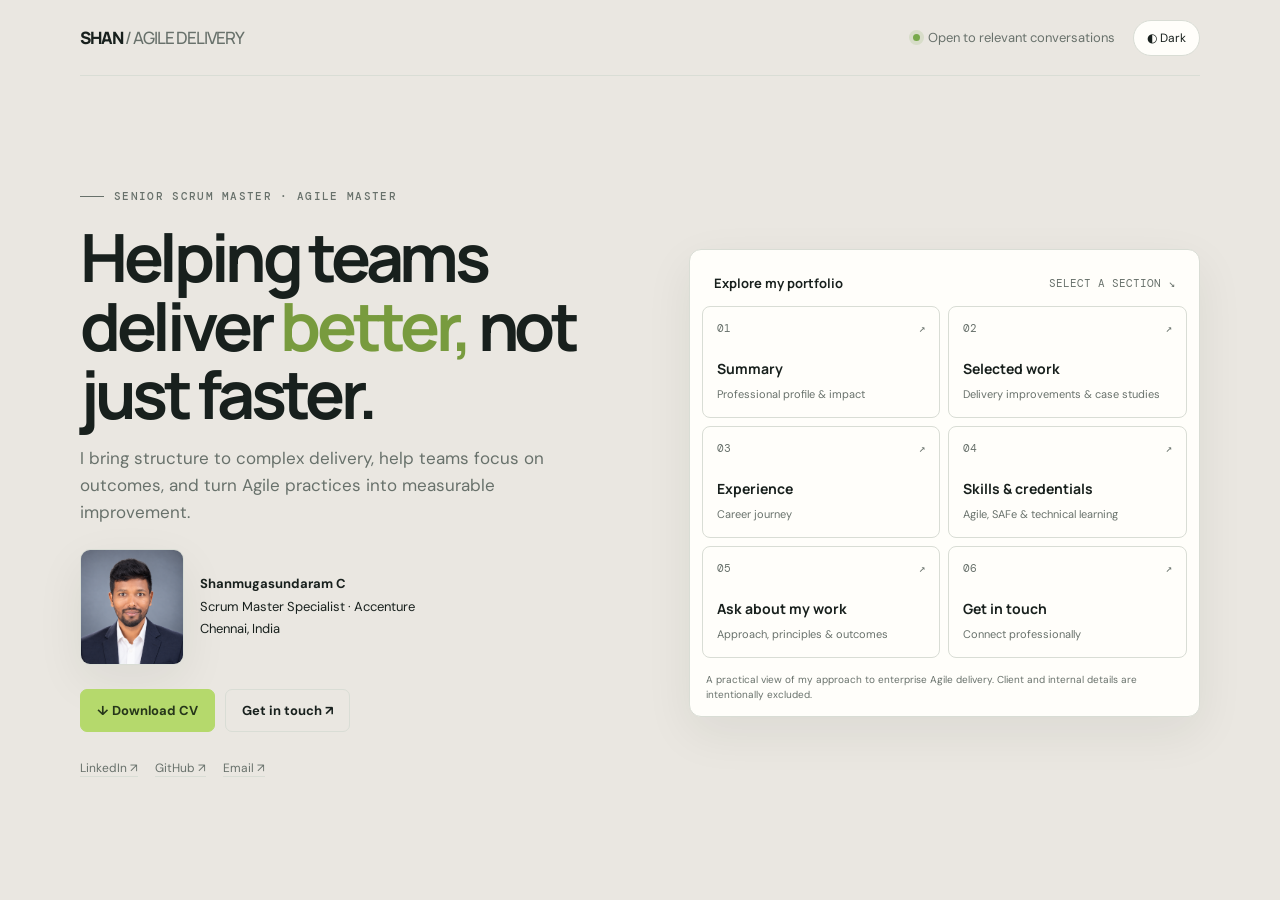
==== commit 537a11dd: "Add files via upload" ====
--- a/index.html
+++ b/index.html
@@ -1,109 +1 @@
-<!doctype html>
-<html lang="en">
-<head>
-  <meta charset="utf-8" />
-  <meta name="viewport" content="width=device-width, initial-scale=1" />
-  <meta name="theme-color" content="#f7f9fc" />
-  <meta name="description" content="Shanmugasundaram C — Scrum Master Specialist focused on enterprise Agile delivery, team effectiveness, and measurable improvement." />
-  <title>Shanmugasundaram C | Scrum Master & Agile Delivery</title>
-  <link rel="stylesheet" href="styles.css" />
-</head>
-<body>
-  <a class="skip-link" href="#main">Skip to content</a>
-  <header class="site-header">
-    <div class="container nav-wrap">
-      <a class="brand" href="#top" aria-label="Shanmugasundaram C home">SC<span>.</span></a>
-      <button class="menu-toggle" aria-expanded="false" aria-controls="site-nav">Menu</button>
-      <nav id="site-nav" class="nav-links" aria-label="Main navigation">
-        <a href="#about">About</a><a href="#impact">Impact</a><a href="#approach">Approach</a><a href="#credentials">Credentials</a><a class="nav-cta" href="#contact">Contact</a>
-      </nav>
-    </div>
-  </header>
-
-  <main id="main">
-    <section class="hero section" id="top">
-      <div class="container hero-grid">
-        <div class="hero-copy">
-          <p class="eyebrow"><span class="status-dot"></span> SCRUM MASTER SPECIALIST · ENTERPRISE AGILE DELIVERY</p>
-          <h1>Helping teams deliver with <span>clarity, predictability, and purpose.</span></h1>
-          <p class="hero-lede">I help teams build a reliable delivery rhythm, surface impediments early, and use practical metrics to make continuous improvement visible.</p>
-          <div class="hero-actions">
-            <a class="button button-primary" href="#impact">Explore my impact <span aria-hidden="true">↘</span></a>
-            <a class="button button-secondary" href="#contact">Connect with me</a>
-          </div>
-          <div class="hero-proof"><span>12+ years in IT</span><i></i><span>Scrum & SAFe delivery</span><i></i><span>Continuous improvement</span></div>
-        </div>
-        <aside class="hero-card" aria-label="Professional focus">
-          <div class="card-topline"><span>MY DELIVERY FOCUS</span><span class="card-mark">SC</span></div>
-          <div class="focus-item"><span class="focus-icon">01</span><div><h2>Team effectiveness</h2><p>Clear goals, healthy ceremonies, and ownership.</p></div></div>
-          <div class="focus-item"><span class="focus-icon">02</span><div><h2>Predictable delivery</h2><p>Visible commitments, risks, dependencies, and progress.</p></div></div>
-          <div class="focus-item"><span class="focus-icon">03</span><div><h2>Continuous improvement</h2><p>Use evidence and retrospectives to improve the system.</p></div></div>
-          <div class="card-footer"><span class="mini-line"></span> PEOPLE · FLOW · OUTCOMES</div>
-        </aside>
-      </div>
-      <div class="hero-decoration decoration-one"></div><div class="hero-decoration decoration-two"></div>
-    </section>
-
-    <section class="metrics-strip" aria-label="Selected delivery metrics">
-      <div class="container metrics-grid">
-        <div class="metric"><strong>72% <span>→</span> 90%</strong><span>Delivery predictability</span></div>
-        <div class="metric"><strong>60% <span>→</span> 95%</strong><span>Jira compliance</span></div>
-        <div class="metric"><strong>−40%</strong><span>Reporting effort</span></div>
-        <p class="metrics-note">Selected outcomes from prior delivery work. Context and measurement definitions should be confirmed before publication.</p>
-      </div>
-    </section>
-
-    <section class="section" id="about">
-      <div class="container two-column">
-        <div><p class="eyebrow">01 / ABOUT</p><h2 class="section-title">Make delivery easier to understand — and improve.</h2></div>
-        <div class="section-copy"><p>I am a Scrum Master Specialist with 12+ years of IT experience, focused on helping teams work transparently, collaborate across functions, and continuously improve delivery outcomes.</p><p>My approach combines practical Scrum facilitation, stakeholder alignment, impediment management, delivery metrics, and a calm focus on the system of work—not blame.</p><p>I value honest reporting, clear ownership, and improvement actions that teams can actually sustain.</p></div>
-      </div>
-    </section>
-
-    <section class="section section-tinted" id="impact">
-      <div class="container">
-        <div class="section-heading"><div><p class="eyebrow">02 / SELECTED IMPACT</p><h2 class="section-title">Improvement you can see.</h2></div><p class="heading-note">A few examples of delivery improvements from previous work, shared without client or internal project details.</p></div>
-        <div class="impact-grid">
-          <article class="impact-card"><div class="impact-number">01</div><p class="impact-label">PREDICTABILITY</p><h3>From 72% to 90%</h3><p>Helped improve delivery predictability by making commitments, progress, and risks more visible.</p><div class="mini-bar"><span style="width:90%"></span></div><div class="bar-labels"><span>Starting point: 72%</span><span>Outcome: 90%</span></div></article>
-          <article class="impact-card"><div class="impact-number">02</div><p class="impact-label">JIRA HYGIENE</p><h3>From 60% to 95%</h3><p>Improved Jira compliance through clearer working expectations and more consistent tracking.</p><div class="mini-bar"><span style="width:95%"></span></div><div class="bar-labels"><span>Starting point: 60%</span><span>Outcome: 95%</span></div></article>
-          <article class="impact-card"><div class="impact-number">03</div><p class="impact-label">REPORTING</p><h3>40% less effort</h3><p>Reduced reporting effort by streamlining how delivery information was captured and shared.</p><div class="effort-visual"><span class="effort-before"></span><span class="effort-after"></span><span class="effort-caption">Less manual effort</span></div></article>
-        </div>
-        <p class="fine-print">Metrics are presented as high-level outcomes. Add the measurement period, baseline definition, and your exact contribution before using these figures in a formal interview or public case study.</p>
-      </div>
-    </section>
-
-    <section class="section" id="approach">
-      <div class="container">
-        <p class="eyebrow">03 / HOW I WORK</p><h2 class="section-title">A practical, people-first delivery approach.</h2>
-        <div class="approach-grid">
-          <article class="approach-card"><span>01</span><h3>Build clarity</h3><p>Align the team around sprint goals, priorities, acceptance expectations, and visible work.</p></article>
-          <article class="approach-card"><span>02</span><h3>Protect the flow</h3><p>Identify blockers and dependencies early, connect the right people, and follow through on actions.</p></article>
-          <article class="approach-card"><span>03</span><h3>Use evidence</h3><p>Review predictability, work-item hygiene, and delivery trends without turning metrics into individual blame.</p></article>
-          <article class="approach-card"><span>04</span><h3>Improve together</h3><p>Turn retrospectives into small, owned experiments and revisit whether they helped.</p></article>
-        </div>
-      </div>
-    </section>
-
-    <section class="section section-tinted" id="credentials">
-      <div class="container credentials-layout">
-        <div><p class="eyebrow">04 / EXPERIENCE & LEARNING</p><h2 class="section-title">Grounded in delivery. Committed to learning.</h2><p class="section-copy">Experience across enterprise IT delivery and cross-functional teams, supported by ongoing learning in Agile practices, cloud, security, and AI.</p></div>
-        <div class="credential-list">
-          <div class="credential-row"><span class="credential-symbol">SAFe</span><div><h3>SAFe Scrum Master</h3><p>SAFe 6 Scrum Master · credential validity should be checked before publishing</p></div></div>
-          <div class="credential-row"><span class="credential-symbol">AI</span><div><h3>Microsoft AI & cloud learning</h3><p>AI Transformation Leader, Azure AI, and foundational cloud/security learning</p></div></div>
-          <div class="credential-row"><span class="credential-symbol">AG</span><div><h3>Agile delivery practice</h3><p>Sprint planning, facilitation, impediment removal, delivery reporting, and continuous improvement</p></div></div>
-        </div>
-      </div>
-    </section>
-
-    <section class="section" id="next-steps">
-      <div class="container project-callout"><div><p class="eyebrow">05 / SELECTED WORK</p><h2 class="section-title">Useful proof, not just claims.</h2><p>Next, this portfolio can include a sanitized delivery dashboard, a sample sprint-health report, and an Agile improvement case study built with synthetic data—without exposing employer or client information.</p></div><div class="callout-icon" aria-hidden="true">↗</div></div>
-    </section>
-
-    <section class="contact-section" id="contact">
-      <div class="container contact-grid"><div><p class="eyebrow">LET'S CONNECT</p><h2>Good delivery starts with a conversation.</h2><p>If you are hiring for a Senior Scrum Master or Agile Master role, I welcome a conversation about team effectiveness, delivery predictability, and continuous improvement.</p></div><div class="contact-actions"><a class="button button-light" href="https://www.linkedin.com/in/shan-c/" target="_blank" rel="noopener noreferrer">Connect on LinkedIn <span aria-hidden="true">↗</span></a><a class="text-link" href="mailto:shan.mca13@gmail.com">shan.mca13@gmail.com</a><p class="fine-print light-note">Before publishing: replace the email placeholder and verify the LinkedIn URL.</p></div></div>
-    </section>
-  </main>
-  <footer class="site-footer"><div class="container footer-inner"><span>© <span id="year">2026</span> Shanmugasundaram C</span><span>Built around people, flow, and outcomes.</span><a href="#top">Back to top ↑</a></div></footer>
-  <script src="script.js"></script>
-</body>
-</html>
+<!doctype html><html lang="en"><head><meta charset="utf-8"><meta name="viewport" content="width=device-width,initial-scale=1"><meta name="theme-color" content="#EAE7E1"><meta name="description" content="Shanmugasundaram C — Senior Scrum Master and Agile delivery professional focused on enterprise delivery, SAFe, and measurable team outcomes."><title>Home | Shanmugasundaram C</title><link rel="stylesheet" href="assets/styles.css"><script defer src="assets/script.js"></script></head><body><div class="shell"><header class="topbar"><a class="brand" href="/">SHAN<span> / AGILE DELIVERY</span></a><div class="topright"><span class="status"><i class="dot"></i> Open to relevant conversations</span><button class="theme" data-theme-toggle aria-label="Toggle color theme">◐ Dark</button></div></header><main class="home"><section><div class="eyebrow">Senior Scrum Master · Agile Master</div><h1>Helping teams deliver <em>better,</em> not just faster.</h1><p class="subhead">I bring structure to complex delivery, help teams focus on outcomes, and turn Agile practices into measurable improvement.</p><div class="profile-identity"><img class="profile-photo" src="assets/shan-profile.png" alt="Professional portrait of Shanmugasundaram C"><p class="identity"><strong>Shanmugasundaram C</strong><br>Scrum Master Specialist · Accenture<br>Chennai, India</p></div><div class="actions"><a class="btn primary" href="/assets/Shanmugasundaram_C_Profile.pdf" download>↓ Download CV</a><a class="btn" href="/contact">Get in touch ↗</a></div><div class="socials"><a href="https://www.linkedin.com/in/shan-c/" target="_blank" rel="noopener">LinkedIn ↗</a><a href="https://github.com/Shanmca13" target="_blank" rel="noopener">GitHub ↗</a><a href="mailto:shan.chinnathambi@accenture.com">Email ↗</a></div></section><section class="navpanel"><div class="navhead"><strong>Explore my portfolio</strong><span>SELECT A SECTION ↘</span></div><div class="navgrid"><a class="navcard" href="/summary"><span class="num">01 <span class="arrow">↗</span></span><div><strong>Summary</strong><small>Professional profile & impact</small></div></a><a class="navcard" href="/work"><span class="num">02 <span class="arrow">↗</span></span><div><strong>Selected work</strong><small>Delivery improvements & case studies</small></div></a><a class="navcard" href="/experience"><span class="num">03 <span class="arrow">↗</span></span><div><strong>Experience</strong><small>Career journey</small></div></a><a class="navcard" href="/skills"><span class="num">04 <span class="arrow">↗</span></span><div><strong>Skills & credentials</strong><small>Agile, SAFe & technical learning</small></div></a><a class="navcard" href="/ask"><span class="num">05 <span class="arrow">↗</span></span><div><strong>Ask about my work</strong><small>Approach, principles & outcomes</small></div></a><a class="navcard" href="/contact"><span class="num">06 <span class="arrow">↗</span></span><div><strong>Get in touch</strong><small>Connect professionally</small></div></a></div><p class="footnote">A practical view of my approach to enterprise Agile delivery. Client and internal details are intentionally excluded.</p></section></main></div></body></html>
--- a/assets/styles.css
+++ b/assets/styles.css
@@ -0,0 +1,12 @@
+@import url('https://fonts.googleapis.com/css2?family=DM+Mono:wght@400;500&family=DM+Sans:wght@400;500;600;700&family=Manrope:wght@400;500;600;700;800&display=swap');
+:root{--bg:#EAE7E1;--panel:#fffefa;--ink:#18201d;--muted:#68716b;--line:#d9ddd5;--accent:#b5d96c;--accent-ink:#26361a;--chip:#ecefe7;--shadow:0 16px 48px rgba(30,40,28,.07)}
+[data-theme="dark"]{--bg:#151916;--panel:#1d231f;--ink:#edf1e9;--muted:#a9b2a8;--line:#39423a;--accent:#c4ed7a;--accent-ink:#202c16;--chip:#293129;--shadow:0 16px 48px rgba(0,0,0,.18)}
+*{box-sizing:border-box}html{min-height:100%;scroll-behavior:smooth}body{margin:0;background:var(--bg);color:var(--ink);font-family:'DM Sans',sans-serif;transition:background .2s,color .2s}a{color:inherit;text-decoration:none}button{font:inherit}.shell{width:min(1120px,calc(100% - 48px));margin:auto}.topbar{height:76px;display:flex;align-items:center;justify-content:space-between;border-bottom:1px solid var(--line)}.brand{font:800 17px Manrope,sans-serif;letter-spacing:-.06em}.brand span{color:var(--muted);font-weight:500}.topright{display:flex;gap:18px;align-items:center;color:var(--muted);font-size:13px}.status{display:flex;gap:8px;align-items:center}.dot{height:7px;width:7px;border-radius:50%;background:#78a94b;box-shadow:0 0 0 4px color-mix(in srgb,#78a94b 16%,transparent)}.theme{border:1px solid var(--line);border-radius:999px;background:var(--panel);color:var(--ink);padding:9px 13px;cursor:pointer;font-size:12px}.home{min-height:calc(100vh - 77px);display:grid;grid-template-columns:minmax(0,1.02fr) minmax(360px,.98fr);gap:clamp(34px,6vw,88px);align-items:center;padding:34px 0 44px}.eyebrow,.mono{font:500 11px 'DM Mono',monospace;letter-spacing:.12em;text-transform:uppercase;color:var(--muted)}.eyebrow{display:flex;gap:10px;align-items:center}.eyebrow:before{content:'';width:24px;height:1px;background:var(--muted)}h1,h2,h3,p{margin-top:0}h1{font:700 clamp(42px,5.2vw,69px)/1.03 Manrope,sans-serif;letter-spacing:-.065em;margin:20px 0 16px;max-width:620px}h1 em{font-style:normal;color:#789b3e} .subhead{font-size:17px;line-height:1.6;color:var(--muted);max-width:510px;margin-bottom:22px}.identity{font-size:13px;line-height:1.7;margin:0 0 26px}.identity strong{font-weight:700}.actions{display:flex;gap:10px;flex-wrap:wrap;margin-bottom:28px}.btn{display:inline-flex;align-items:center;justify-content:center;gap:8px;padding:12px 16px;border:1px solid var(--line);border-radius:7px;font-size:13px;font-weight:700;transition:transform .15s,background .15s}.btn:hover,.navcard:hover{transform:translateY(-2px)}.btn.primary{background:var(--accent);border-color:var(--accent);color:var(--accent-ink)}.socials{display:flex;gap:17px;font-size:12px;color:var(--muted)}.socials a{text-decoration:underline;text-decoration-color:var(--line);text-underline-offset:4px}.navpanel{background:var(--panel);border:1px solid var(--line);border-radius:12px;box-shadow:var(--shadow);padding:12px}.navhead{display:flex;justify-content:space-between;align-items:center;padding:12px 12px 14px}.navhead strong{font:700 13px Manrope,sans-serif}.navhead span{font:11px 'DM Mono',monospace;color:var(--muted)}.navgrid{display:grid;grid-template-columns:1fr 1fr;gap:8px}.navcard{min-height:112px;border:1px solid var(--line);border-radius:8px;padding:14px;display:flex;flex-direction:column;justify-content:space-between;transition:transform .15s,background .15s}.navcard:hover{background:var(--bg)}.navcard .num{font:11px 'DM Mono',monospace;color:var(--muted)}.navcard .arrow{float:right;color:var(--muted)}.navcard strong{display:block;font:700 14px Manrope,sans-serif;margin-bottom:4px}.navcard small{font-size:11px;color:var(--muted)}.footnote{font-size:10px;color:var(--muted);margin:14px 4px 2px;line-height:1.5}.page{min-height:calc(100vh - 77px);padding:58px 0 70px}.pagehead{max-width:760px;margin-bottom:32px}.pagehead h1{font-size:clamp(38px,5vw,58px);max-width:780px;margin:15px 0}.pagehead p{color:var(--muted);font-size:16px;line-height:1.7;max-width:690px}.layout{display:grid;grid-template-columns:1fr 1fr;gap:14px}.panel{background:var(--panel);border:1px solid var(--line);border-radius:10px;padding:22px}.panel h2{font:700 18px Manrope,sans-serif;letter-spacing:-.03em;margin-bottom:12px}.panel p,.panel li{color:var(--muted);font-size:14px;line-height:1.75}.panel ul{padding-left:19px;margin-bottom:0}.metricgrid{display:grid;grid-template-columns:repeat(3,1fr);gap:12px;margin:20px 0}.metric{background:var(--panel);border:1px solid var(--line);border-radius:9px;padding:18px}.metric b{display:block;font:800 28px Manrope,sans-serif;letter-spacing:-.05em}.metric span{display:block;font-size:12px;line-height:1.5;color:var(--muted);margin-top:6px}.cards{display:grid;grid-template-columns:1fr 1fr;gap:14px}.case{border:1px solid var(--line);border-radius:10px;background:var(--panel);padding:22px;min-height:225px;display:flex;flex-direction:column}.case .tag{font:11px 'DM Mono',monospace;text-transform:uppercase;color:var(--muted);letter-spacing:.08em}.case h2{font:700 20px Manrope,sans-serif;letter-spacing:-.035em;margin:14px 0 9px}.case p{font-size:13px;line-height:1.7;color:var(--muted)}.case .result{margin-top:auto;padding-top:12px;border-top:1px solid var(--line);font-size:12px;font-weight:700}.timeline{display:grid;gap:14px}.role{display:grid;grid-template-columns:160px 1fr;gap:24px;border:1px solid var(--line);border-radius:10px;background:var(--panel);padding:22px}.role .date{font:11px 'DM Mono',monospace;color:var(--muted);line-height:1.6}.role h2{font:700 19px Manrope,sans-serif;margin:0 0 4px}.role h3{font-size:13px;color:var(--muted);font-weight:600;margin:0 0 12px}.role p,.role li{font-size:13px;line-height:1.7;color:var(--muted)}.skillgrid{display:grid;grid-template-columns:repeat(3,1fr);gap:13px}.skill{background:var(--panel);border:1px solid var(--line);border-radius:10px;padding:20px}.skill h2{font:700 16px Manrope,sans-serif}.pills{display:flex;flex-wrap:wrap;gap:7px}.pill{background:var(--chip);border-radius:999px;padding:7px 10px;font-size:11px;color:var(--ink)}.credential{padding:14px 0;border-top:1px solid var(--line)}.credential strong{display:block;font-size:13px}.credential span{display:block;font-size:12px;color:var(--muted);margin-top:4px}.qa{border:1px solid var(--line);border-radius:10px;background:var(--panel);padding:20px;margin-bottom:10px}.qa h2{font:700 16px Manrope,sans-serif;margin-bottom:9px}.qa p{font-size:14px;color:var(--muted);line-height:1.75;margin:0}.contactgrid{display:grid;grid-template-columns:1fr 1fr;gap:14px}.contactlink{display:flex;align-items:center;justify-content:space-between;border:1px solid var(--line);border-radius:9px;padding:18px;background:var(--panel);font-weight:700;font-size:14px}.contactlink span{font-size:12px;color:var(--muted);font-weight:400}.backrow{display:flex;justify-content:space-between;align-items:center;border-top:1px solid var(--line);padding-top:20px;margin-top:36px;font-size:12px;color:var(--muted)}.backrow a:hover,.socials a:hover{color:var(--ink)}.disclaimer{font-size:11px;color:var(--muted);line-height:1.65;margin-top:18px}.mobilebrand{display:none}
+@media(max-width:800px){.shell{width:min(100% - 32px,620px)}.topbar{height:66px}.topright{gap:10px}.home{grid-template-columns:1fr;gap:25px;padding:42px 0}.home h1{font-size:clamp(42px,11vw,62px)}.navgrid{grid-template-columns:1fr 1fr}.navcard{min-height:100px}.page{padding:42px 0 50px}.layout,.cards,.contactgrid{grid-template-columns:1fr}.skillgrid{grid-template-columns:1fr 1fr}.metricgrid{grid-template-columns:repeat(3,1fr);gap:7px}.metric{padding:13px}.metric b{font-size:22px}.role{grid-template-columns:1fr;gap:10px}.role .date br{display:none}}
+@media(max-width:480px){.shell{width:calc(100% - 28px)}.topright .status{display:none}.topbar{height:60px}.brand{font-size:15px}.theme{padding:8px 10px}.home{padding:30px 0;gap:24px}.subhead{font-size:15px}.navpanel{padding:8px}.navcard{padding:11px;min-height:94px}.navcard strong{font-size:12px}.navcard small{font-size:10px}.navhead{padding:10px}.socials{gap:12px;flex-wrap:wrap}.skillgrid{grid-template-columns:1fr}.metricgrid{grid-template-columns:1fr 1fr}.metric:last-child{grid-column:span 2}.pagehead h1{font-size:38px}.panel,.case,.skill,.role{padding:17px}}
+
+/* Professional homepage portrait */
+.profile-identity{display:flex;align-items:center;gap:16px;margin:0 0 24px}
+.profile-photo{display:block;width:104px;height:116px;object-fit:cover;object-position:center 28%;border-radius:10px;border:1px solid var(--line);box-shadow:var(--shadow);flex:0 0 auto}
+.profile-identity .identity{margin:0}
+@media(max-width:700px){.profile-photo{width:86px;height:98px}.profile-identity{gap:12px}}
